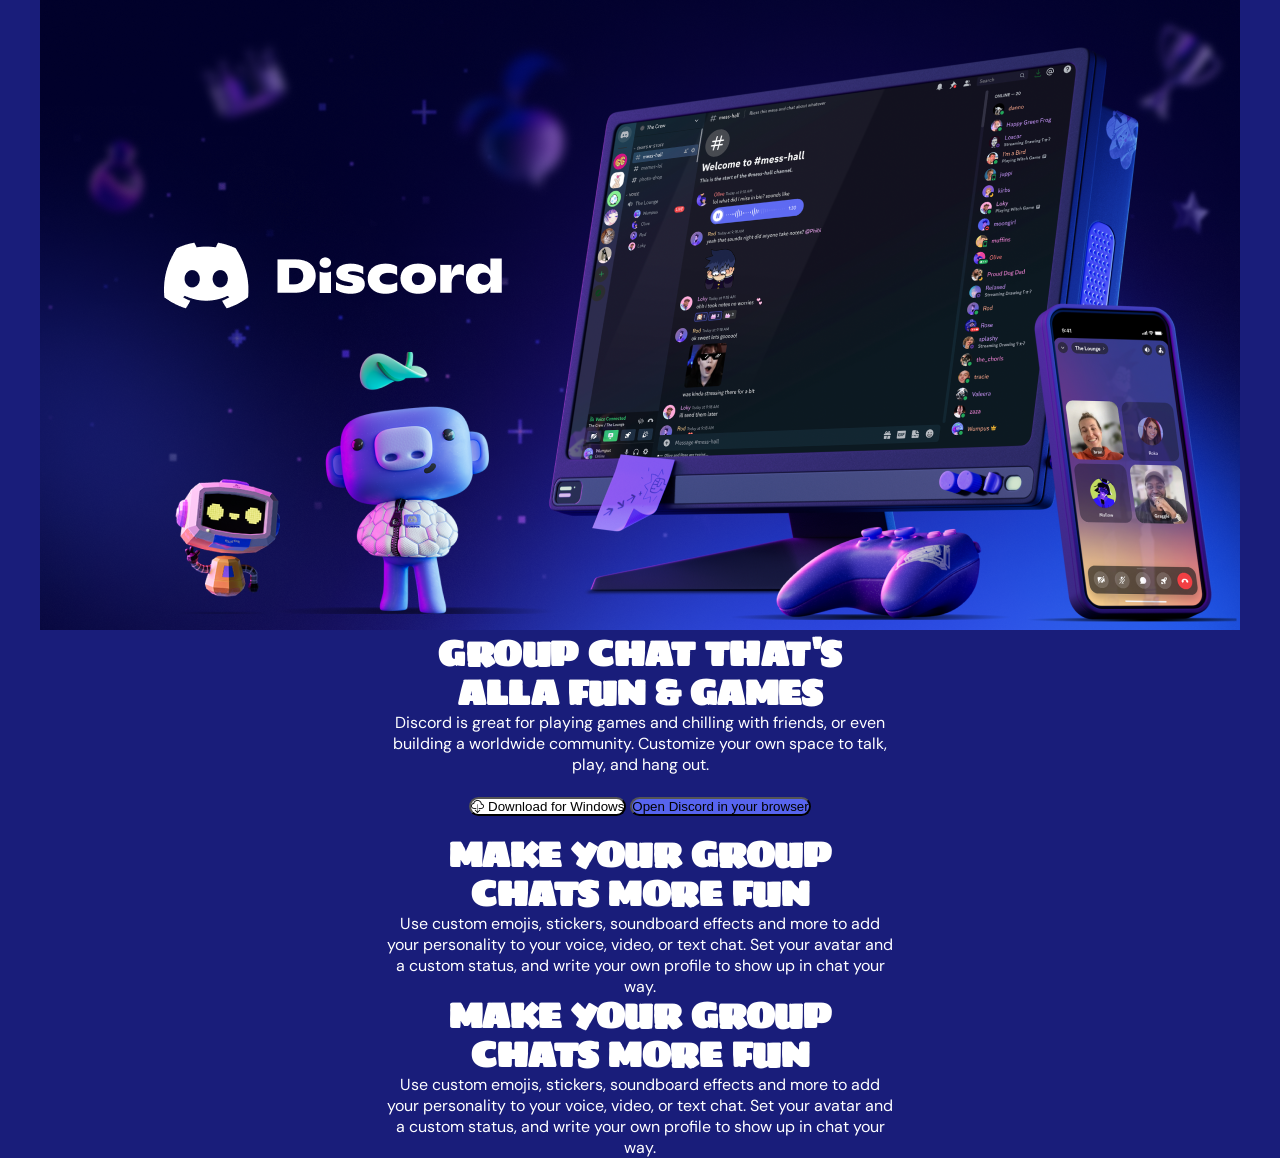
==== index.html @ 29eb8b97 "add box and style" ====
<!DOCTYPE html>
<html lang="en">
<head>
    <meta charset="UTF-8">
    <meta name="viewport" content="width=device-width, initial-scale=1.0">
    <meta name="description" content="Questa è una pagina che riprende lo stile della landpage di Discord">
    <meta name="keywords" content="Discord, landpage, stile, design">
    <meta name="author" content="Marco Manvati (MarcusOrion)">
    <link rel="stylesheet" href="css/style.css">
    <!-- Bootstrap Fonts -->
     <link rel="preconnect" href="https://fonts.googleapis.com">
    <link rel="preconnect" href="https://fonts.gstatic.com" crossorigin>
    <link href="https://fonts.googleapis.com/css2?family=DM+Sans:ital,opsz,wght@0,9..40,100..1000;1,9..40,100..1000&family=Sigmar&display=swap" rel="stylesheet">
     <link rel="preconnect" href="https://fonts.googleapis.com">
    <link rel="preconnect" href="https://fonts.gstatic.com" crossorigin>
    <link href="https://fonts.googleapis.com/css2?family=DM+Sans:ital,opsz,wght@0,9..40,100..1000;1,9..40,100..1000&display=swap" rel="stylesheet">
    <!-- Bootstrap Icons -->
    <link rel="stylesheet" href="https://cdn.jsdelivr.net/npm/bootstrap-icons@1.13.1/font/bootstrap-icons.min.css">
    <title>Discord Landpage</title>
</head>
<body>
    <header>
        <div class="banner">
            <img src="assets/banner.png" alt="Discord banner">
        </div>
    </header>
    <main>
        <div class="box">
        <h1>group chat that's alla fun & games</h1>
        <p>Discord is great for playing games and chilling with friends, or even building a worldwide community. Customize your own space to talk, play, and hang out.</p>
        <div class="btn-container">
            <button class="download-btn">
                <i class="bi bi-cloud-download"></i>
                Download for Windows</button>
            <button class="discord-btn">Open Discord in your browser</button>
        </div>
        <section>
            <h1>make your group chats more fun</h1>
             <p>Use custom emojis, stickers, soundboard effects and more to add your personality to your voice, video, or text chat. Set your avatar and a custom status, and write your own profile to show up in chat your way.</p>
        </section>
        <section>
            <h1>make your group chats more fun</h1>
             <p>Use custom emojis, stickers, soundboard effects and more to add your personality to your voice, video, or text chat. Set your avatar and a custom status, and write your own profile to show up in chat your way.</p>        
        </section>
    </div>
    </main>
</body>
</html>
---- css/style.css ----
* {
    margin: 0;
    padding: 0;
    box-sizing: border-box;
}

/* Body Styles */
body {
    background-color: rgb(25,29,122);
    font-family: 'DM Sans', sans-serif;
    color:white;
    text-align: center;
}
h1 {
    font-family: 'Sigmar', sans-serif;
    font-size:35px;
    color: white;
    font-weight: 700;
    line-height: 1.1;
    letter-spacing: 0.5px;
    text-transform: uppercase;
}
/* Banner Style */
.banner {
    max-width: 100%;
    height: auto;
}
/*Style Button*/
.btn-container {
    display: block;
    width: 80%;
    margin: 20px auto;
}
.download-btn {
    background-color: white;
    border-radius: 10px;
}
.discord-btn {
    background-color: rgb(87, 100, 238);
    border-radius: 10px;
}
.box {
    width: 90%;
    max-width: 512px;
    margin: 0 auto;
}
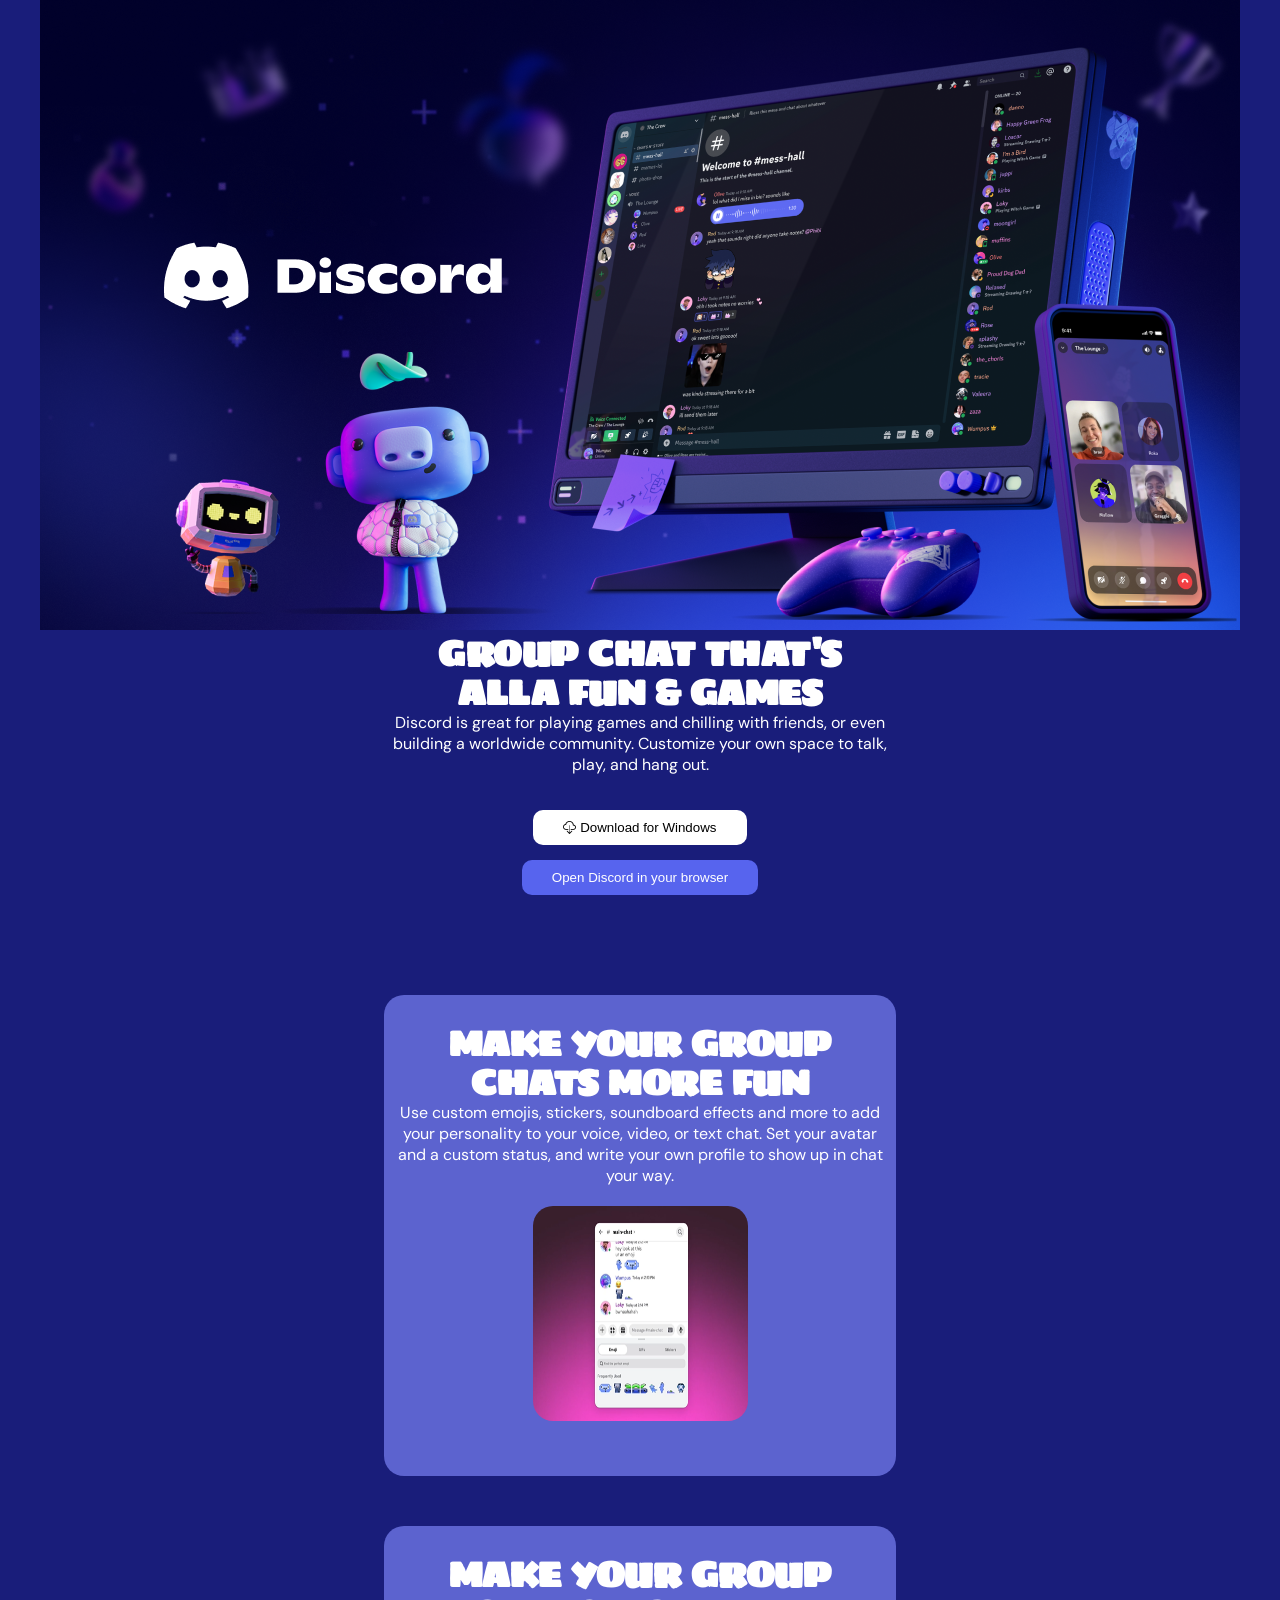
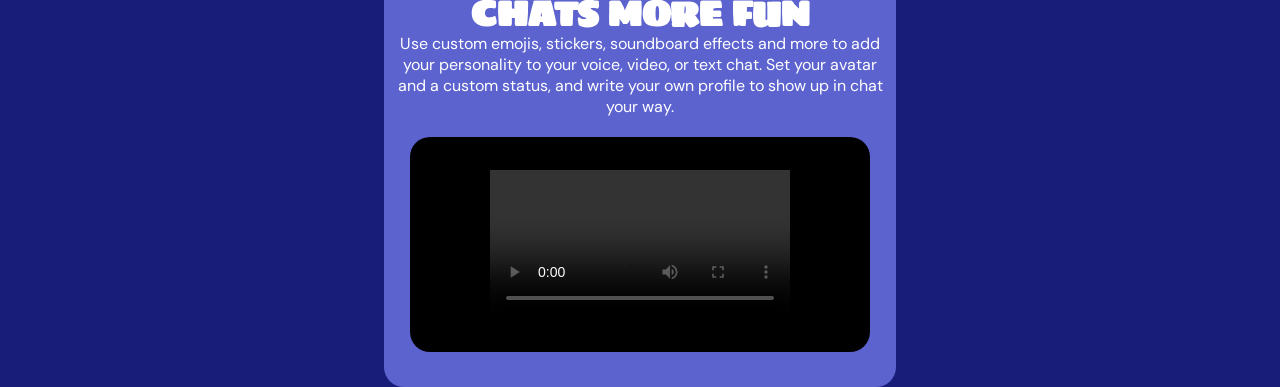
==== commit da27dd67: "add card style, size and images & video" ====
--- a/index.html
+++ b/index.html
@@ -34,13 +34,17 @@
                 Download for Windows</button>
             <button class="discord-btn">Open Discord in your browser</button>
         </div>
-        <section>
+        <!-- First Box -->
+        <section class="first-box">
             <h1>make your group chats more fun</h1>
              <p>Use custom emojis, stickers, soundboard effects and more to add your personality to your voice, video, or text chat. Set your avatar and a custom status, and write your own profile to show up in chat your way.</p>
-        </section>
-        <section>
+            <img class="chat-image" src="../assets/discord_demo.png" alt="Immagine di una chat Discord">
+            </section>
+        <!-- Second Box -->
+        <section class="second-box">
             <h1>make your group chats more fun</h1>
              <p>Use custom emojis, stickers, soundboard effects and more to add your personality to your voice, video, or text chat. Set your avatar and a custom status, and write your own profile to show up in chat your way.</p>        
+            <iframe width="460" height="215" src="../assets/video/streamer.mp4" title="Discord streamer playing" frameborder="0" allow="gyroscope; autoplay; clipboard-write; encrypted-media; gyroscope; picture-in-picture; web-share"></iframe>    
         </section>
     </div>
     </main>
--- a/css/style.css
+++ b/css/style.css
@@ -34,13 +34,52 @@
 .download-btn {
     background-color: white;
     border-radius: 10px;
+    padding: 10px 30px;
+    margin: 15px;
+    border: none;
+    color: black;
+    text-align: center;
+    cursor: pointer;
 }
 .discord-btn {
     background-color: rgb(87, 100, 238);
     border-radius: 10px;
+    padding: 10px 30px;
+    margin-bottom: 50px;
+    border: none;
+    color: white;
+    text-align: center;
+    cursor: pointer;
 }
 .box {
     width: 90%;
     max-width: 512px;
     margin: 0 auto;
+}
+iframe {
+    border-radius: 20px;
+    margin-top: 20px;
+}
+.chat-image {
+    width: 215px;
+    height: 215px;
+    border-radius: 20px;
+    margin-top: 20px;
+    margin-bottom: 20px;
+}
+/*First Box*/
+.first-box {
+    background-color: #5C63CF;
+    border-radius: 20px;
+    padding: 30px 10px;
+    margin-top: 50px;
+    margin-bottom: 50px;
+
+}
+/*Second Box*/
+.second-box {
+    background-color: #5C63CF;
+    border-radius: 20px;
+    padding: 30px 10px;
+    margin-top: 50px;
 }
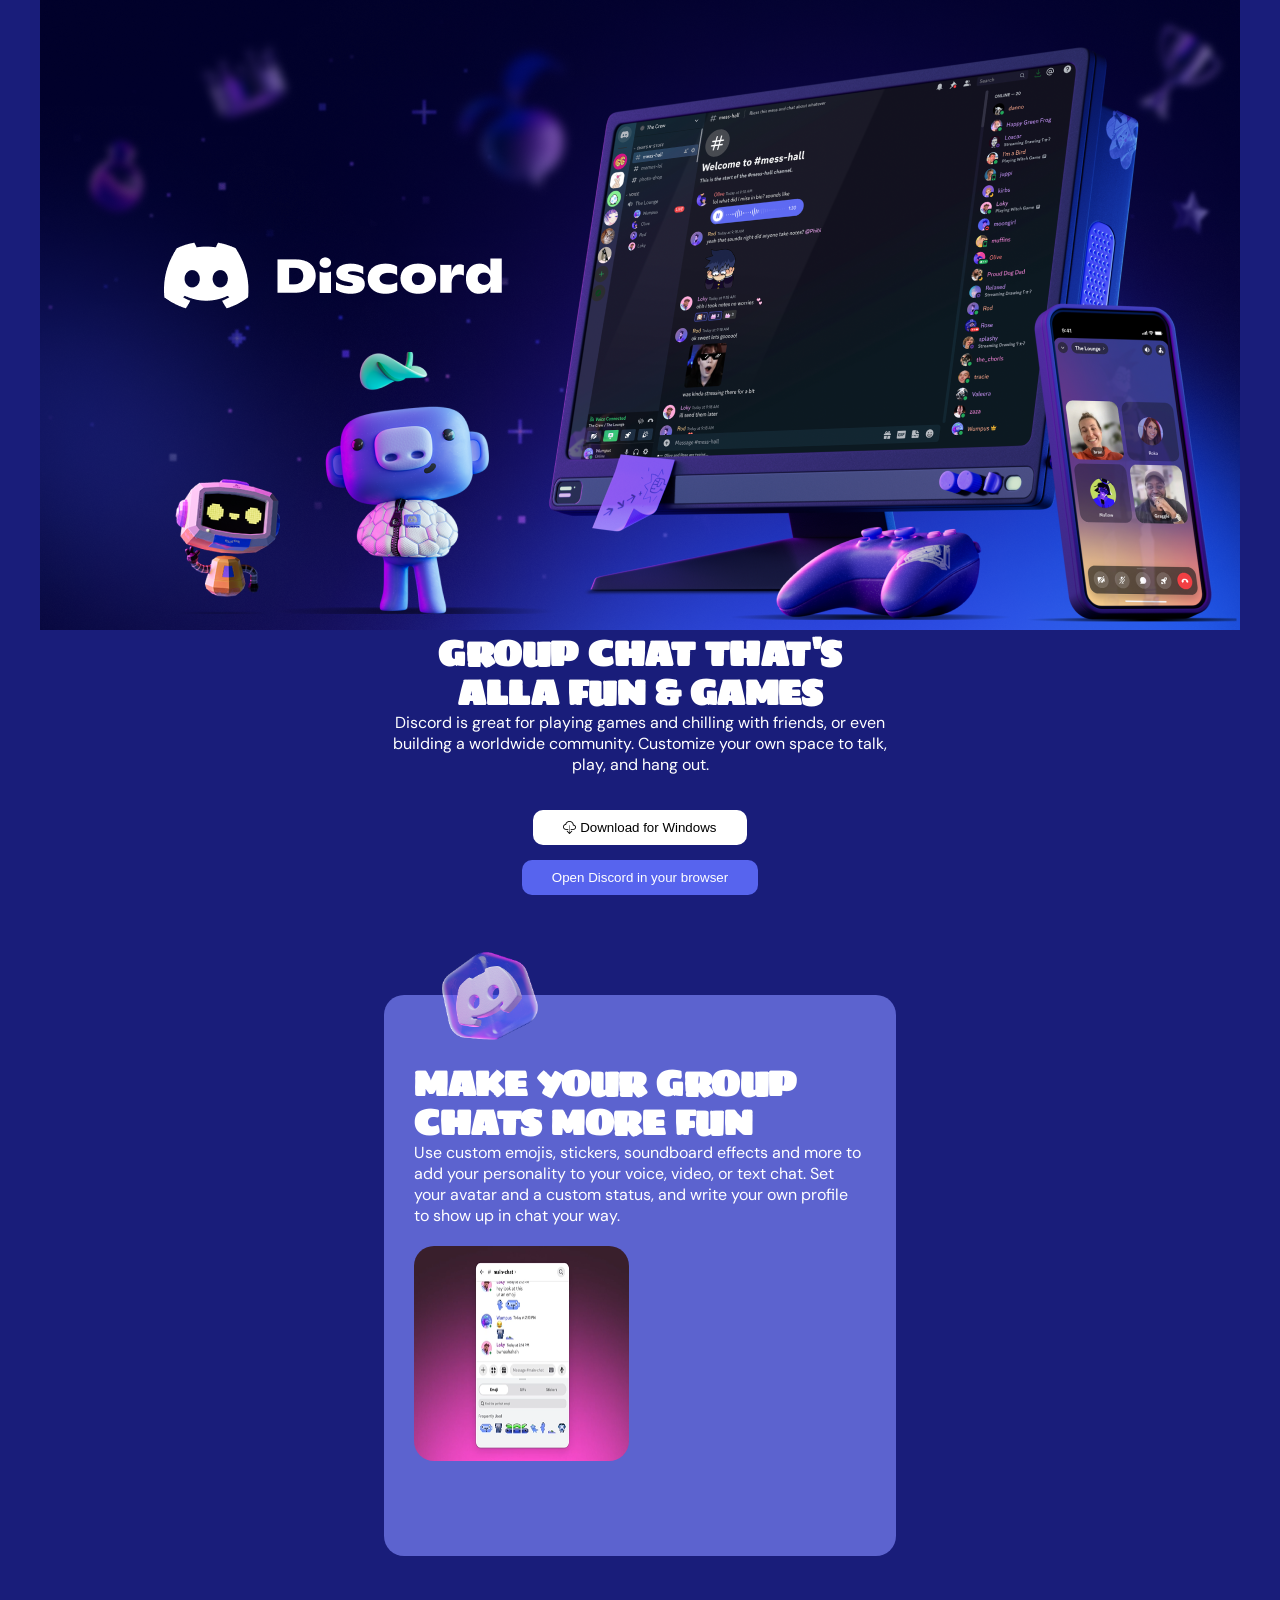
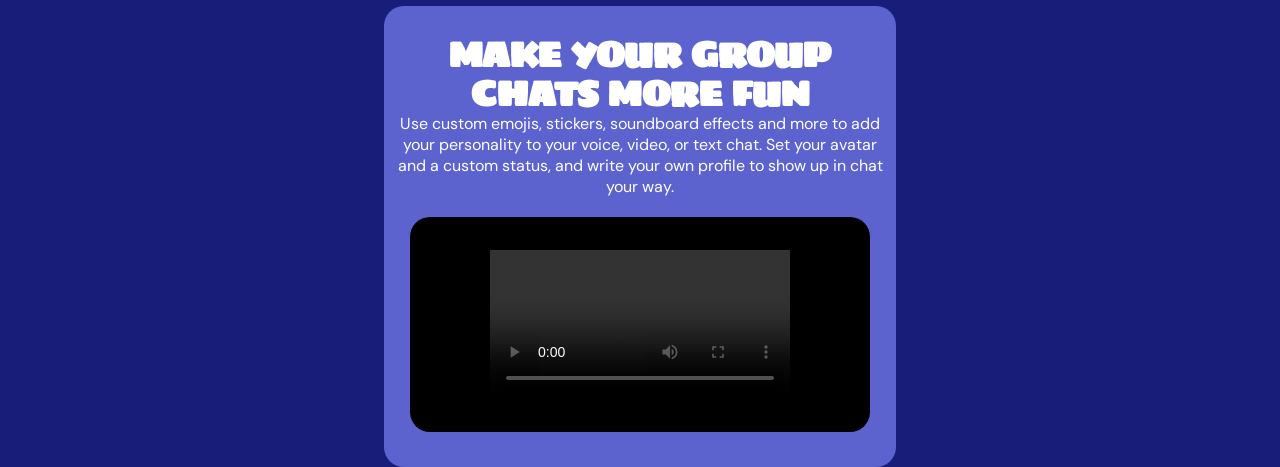
==== commit 81694b2f: "add first card image" ====
--- a/index.html
+++ b/index.html
@@ -36,6 +36,9 @@
         </div>
         <!-- First Box -->
         <section class="first-box">
+            <div class="first-box-image">
+                <img src="../assets/discord_cube.png" alt="Immagine di un cubo con il logo di Discord">
+            </div>
             <h1>make your group chats more fun</h1>
              <p>Use custom emojis, stickers, soundboard effects and more to add your personality to your voice, video, or text chat. Set your avatar and a custom status, and write your own profile to show up in chat your way.</p>
             <img class="chat-image" src="../assets/discord_demo.png" alt="Immagine di una chat Discord">
--- a/css/style.css
+++ b/css/style.css
@@ -69,12 +69,22 @@
 }
 /*First Box*/
 .first-box {
+    text-align: left;
+    position: relative;
     background-color: #5C63CF;
     border-radius: 20px;
-    padding: 30px 10px;
+    padding: 70px 30px;
     margin-top: 50px;
     margin-bottom: 50px;
 
+}
+/*Image in the first box*/
+.first-box-image img {
+    position: absolute;
+    top: -65px;
+    left: 40px;
+    height: 130px;
+    width: 130px;
 }
 /*Second Box*/
 .second-box {
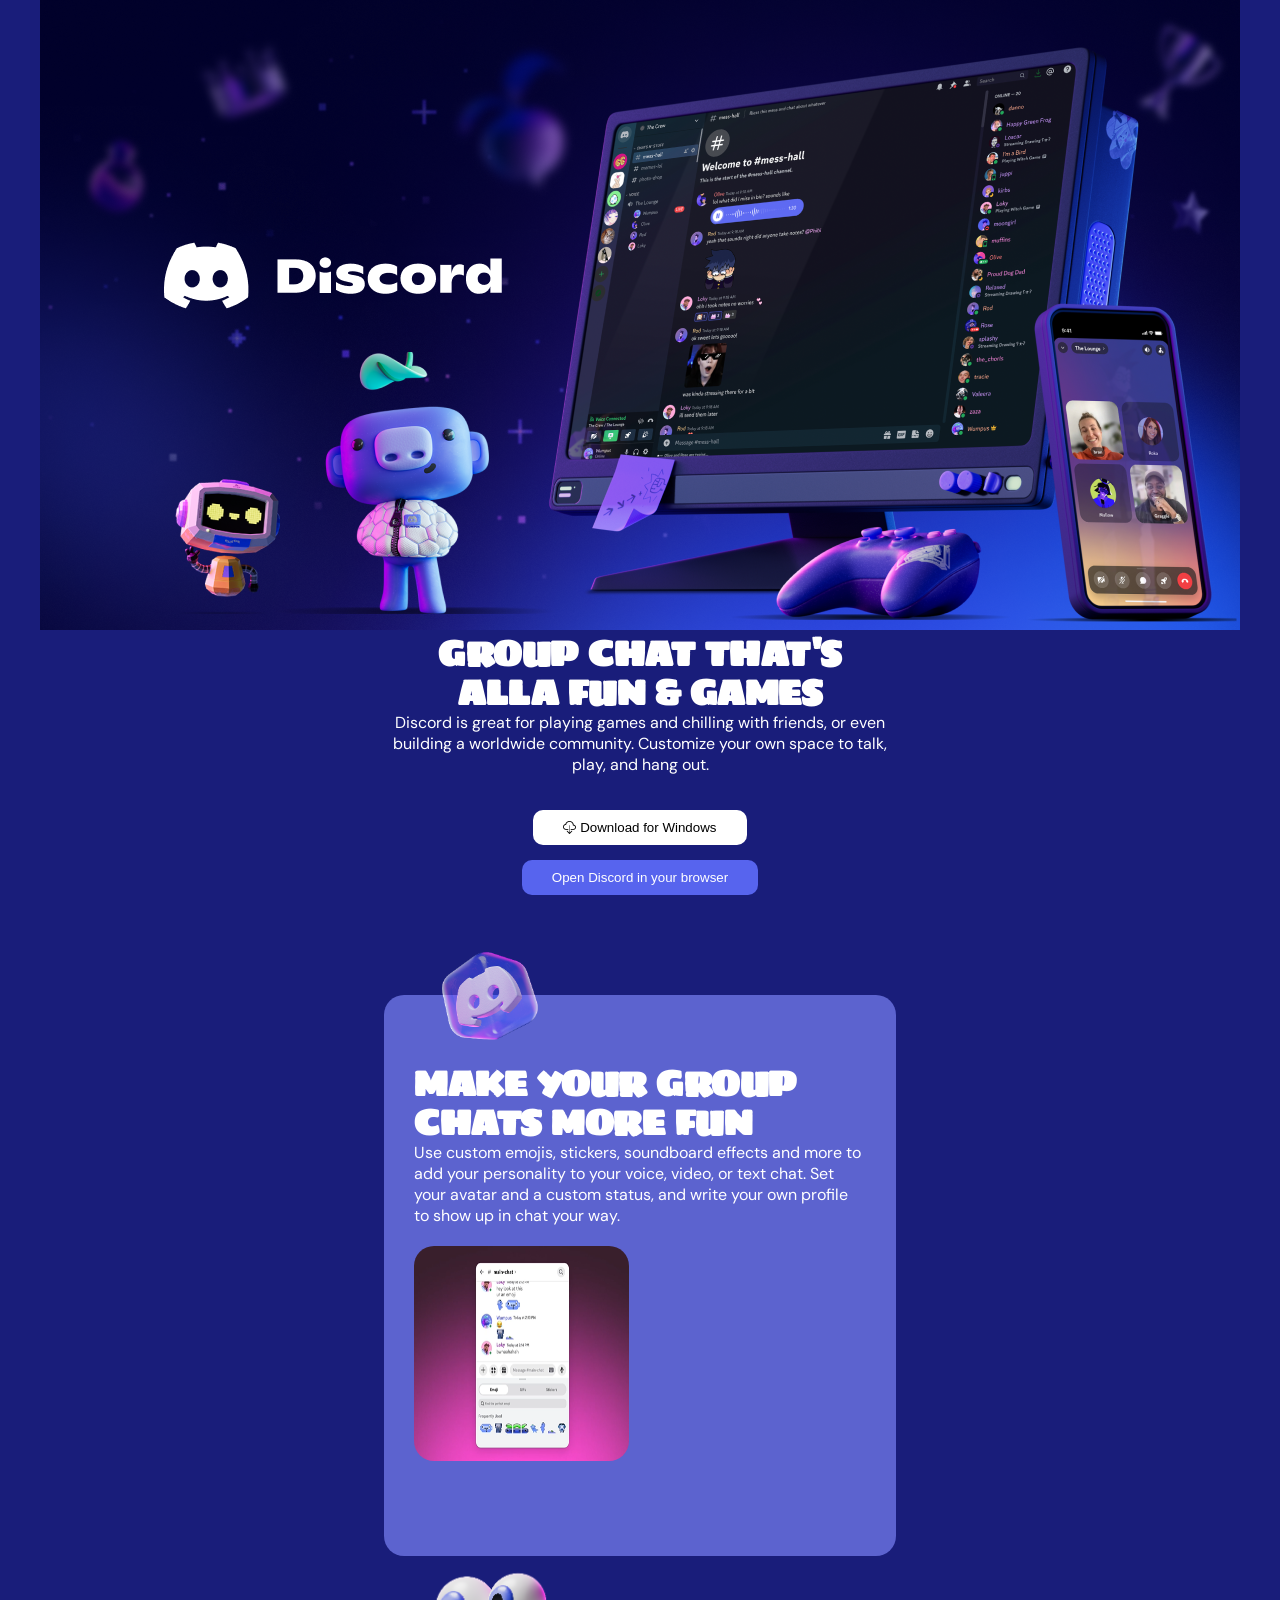
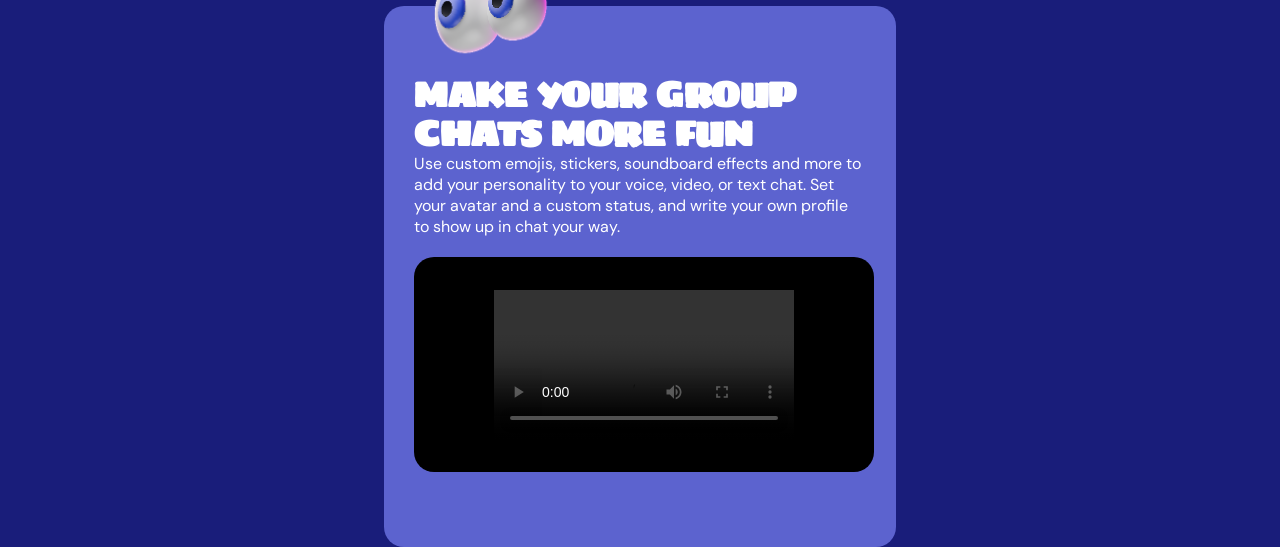
==== commit 399b9846: "add second card image" ====
--- a/index.html
+++ b/index.html
@@ -45,6 +45,9 @@
             </section>
         <!-- Second Box -->
         <section class="second-box">
+            <div class="second-box-image">
+                <img src="../assets/eyes.png" alt="Immagine di un cubo con il logo di Discord">
+            </div>
             <h1>make your group chats more fun</h1>
              <p>Use custom emojis, stickers, soundboard effects and more to add your personality to your voice, video, or text chat. Set your avatar and a custom status, and write your own profile to show up in chat your way.</p>        
             <iframe width="460" height="215" src="../assets/video/streamer.mp4" title="Discord streamer playing" frameborder="0" allow="gyroscope; autoplay; clipboard-write; encrypted-media; gyroscope; picture-in-picture; web-share"></iframe>    
--- a/css/style.css
+++ b/css/style.css
@@ -88,8 +88,18 @@
 }
 /*Second Box*/
 .second-box {
+    text-align: left;
+    position: relative;
     background-color: #5C63CF;
     border-radius: 20px;
-    padding: 30px 10px;
+    padding: 70px 30px;
     margin-top: 50px;
+}
+/*Image in the second box*/
+.second-box-image img {
+    position: absolute;
+    top: -65px;
+    left: 40px;
+    height: 130px;
+    width: 130px;
 }
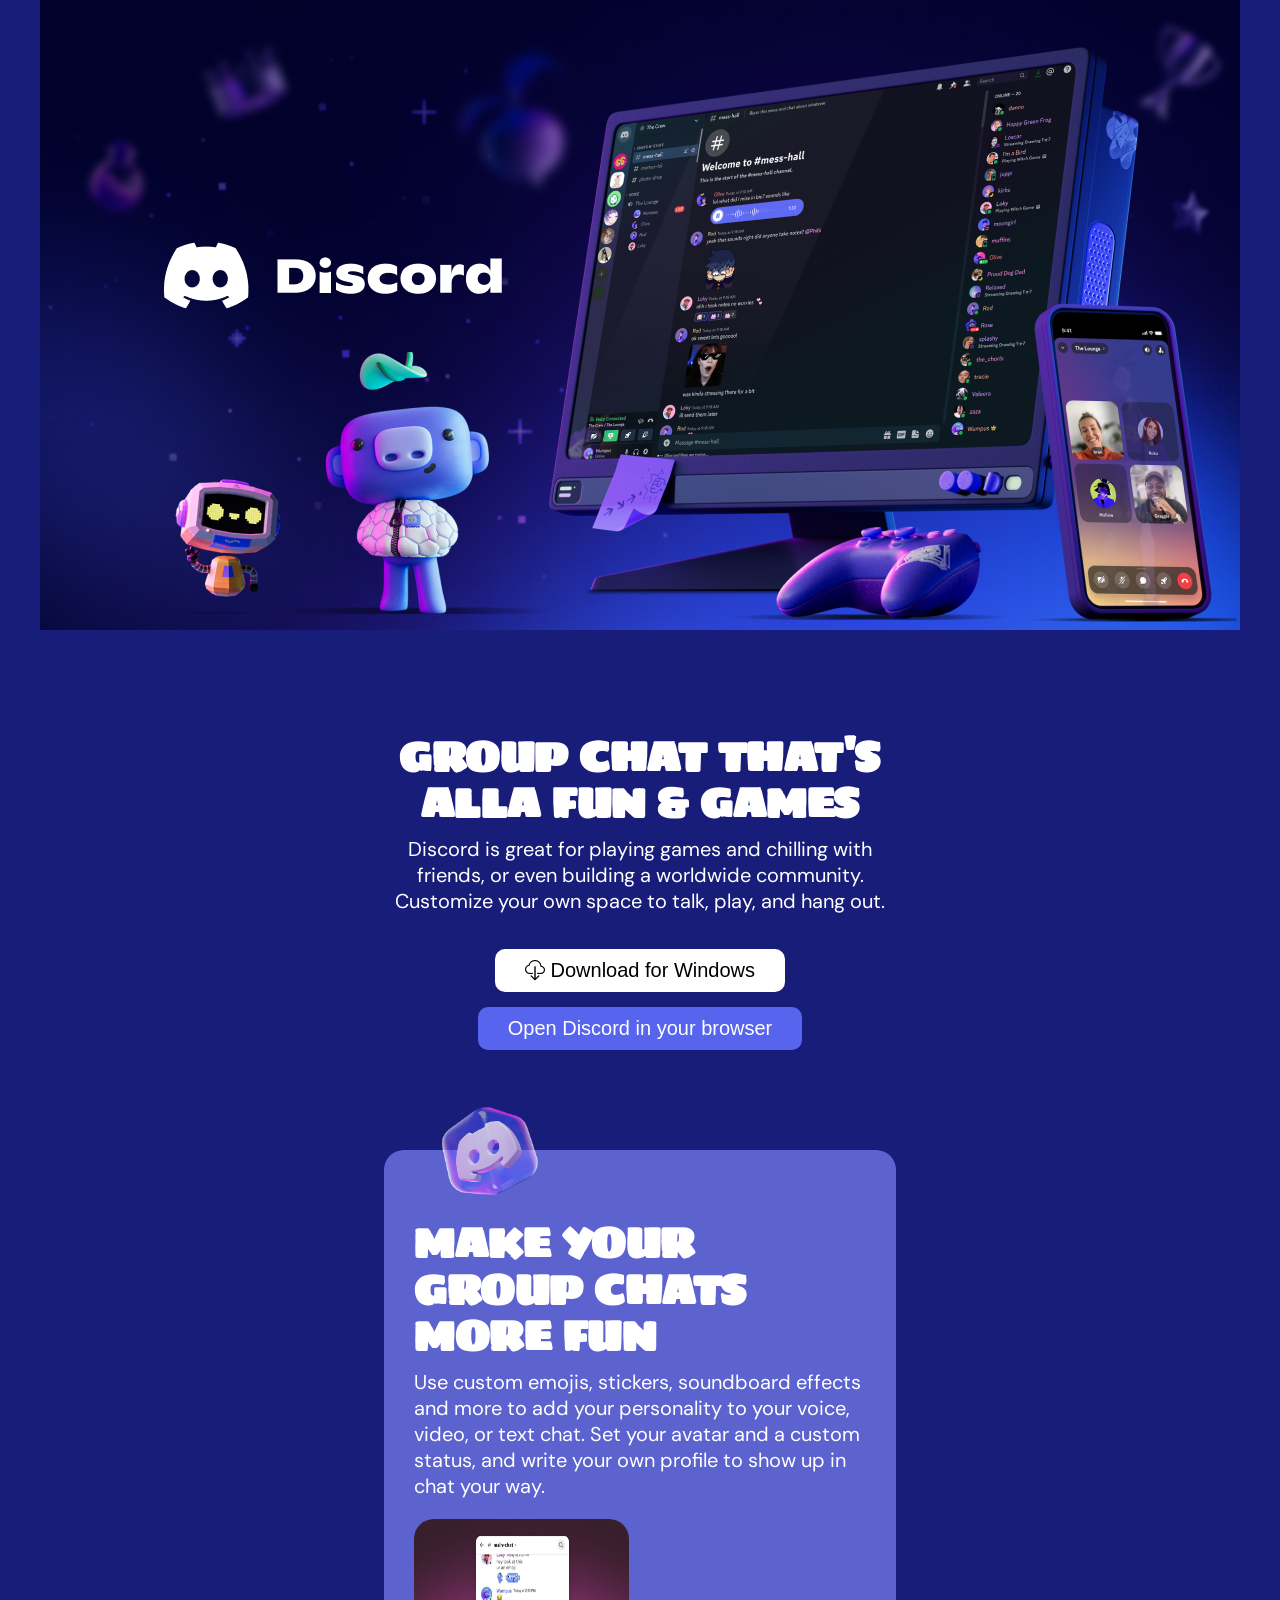
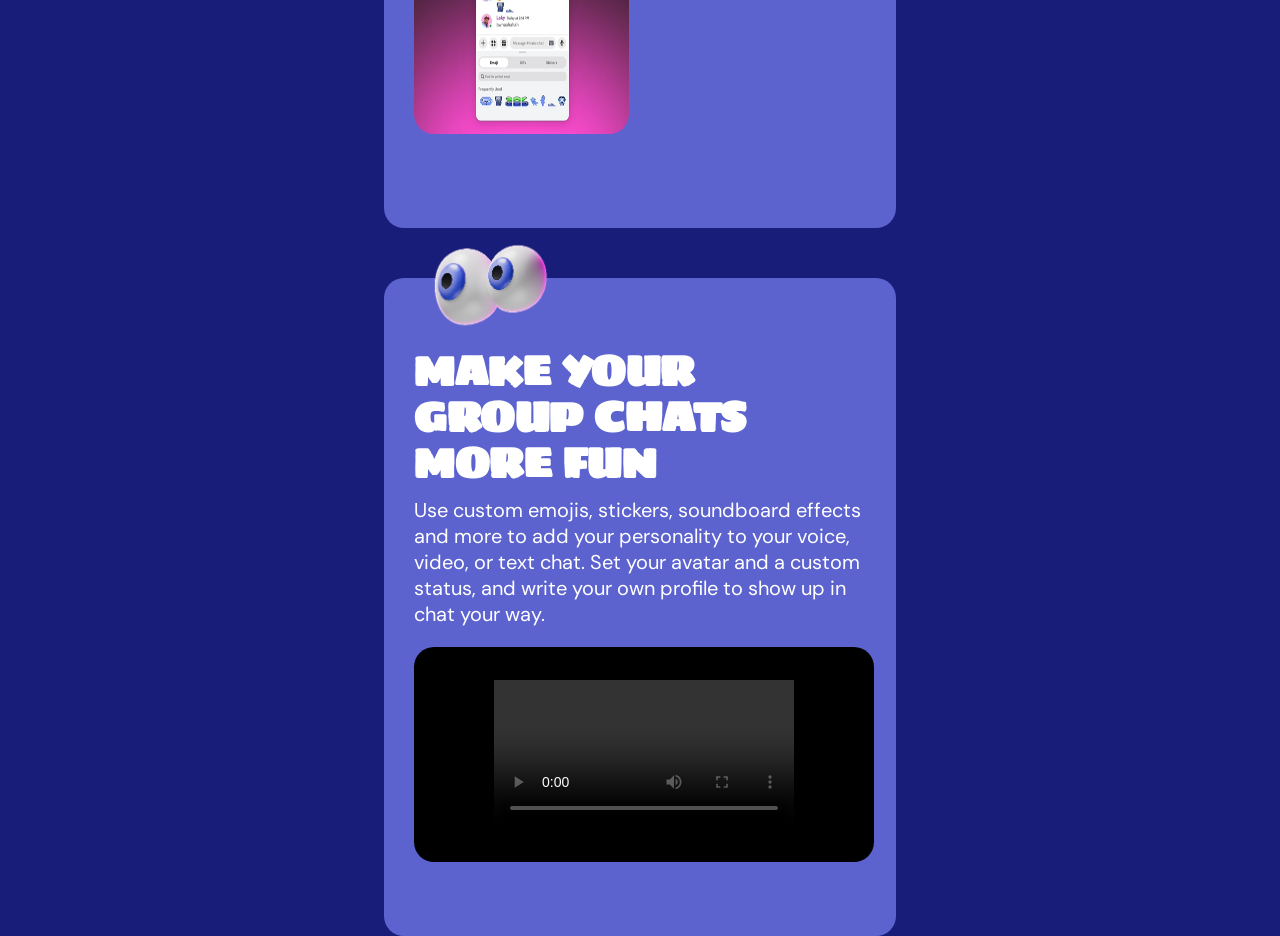
==== commit 01e61c36: "add adjustment" ====
--- a/index.html
+++ b/index.html
@@ -26,6 +26,7 @@
     </header>
     <main>
         <div class="box">
+            <section class="button-box">
         <h1>group chat that's alla fun & games</h1>
         <p>Discord is great for playing games and chilling with friends, or even building a worldwide community. Customize your own space to talk, play, and hang out.</p>
         <div class="btn-container">
@@ -34,6 +35,7 @@
                 Download for Windows</button>
             <button class="discord-btn">Open Discord in your browser</button>
         </div>
+        </section>
         <!-- First Box -->
         <section class="first-box">
             <div class="first-box-image">
--- a/css/style.css
+++ b/css/style.css
@@ -4,26 +4,36 @@
     box-sizing: border-box;
 }
 
-/* Body Styles */
+/* Body and Text Styles */
 body {
     background-color: rgb(25,29,122);
-    font-family: 'DM Sans', sans-serif;
     color:white;
     text-align: center;
 }
 h1 {
     font-family: 'Sigmar', sans-serif;
-    font-size:35px;
+    font-size:42px;
     color: white;
     font-weight: 700;
     line-height: 1.1;
     letter-spacing: 0.5px;
     text-transform: uppercase;
 }
+p {
+    font-family: 'DM Sans', sans-serif;
+    font-size: 20px;
+    color: white;
+    margin-top: 10px;
+}
 /* Banner Style */
 .banner {
     max-width: 100%;
     height: auto;
+}
+/*Button Section Box Container*/
+.button-box {
+    margin-top: 100px;
+    text-align: center;
 }
 /*Style Button*/
 .btn-container {
@@ -40,6 +50,7 @@
     color: black;
     text-align: center;
     cursor: pointer;
+    font-size: 20px;
 }
 .discord-btn {
     background-color: rgb(87, 100, 238);
@@ -50,6 +61,7 @@
     color: white;
     text-align: center;
     cursor: pointer;
+    font-size: 20px;
 }
 .box {
     width: 90%;
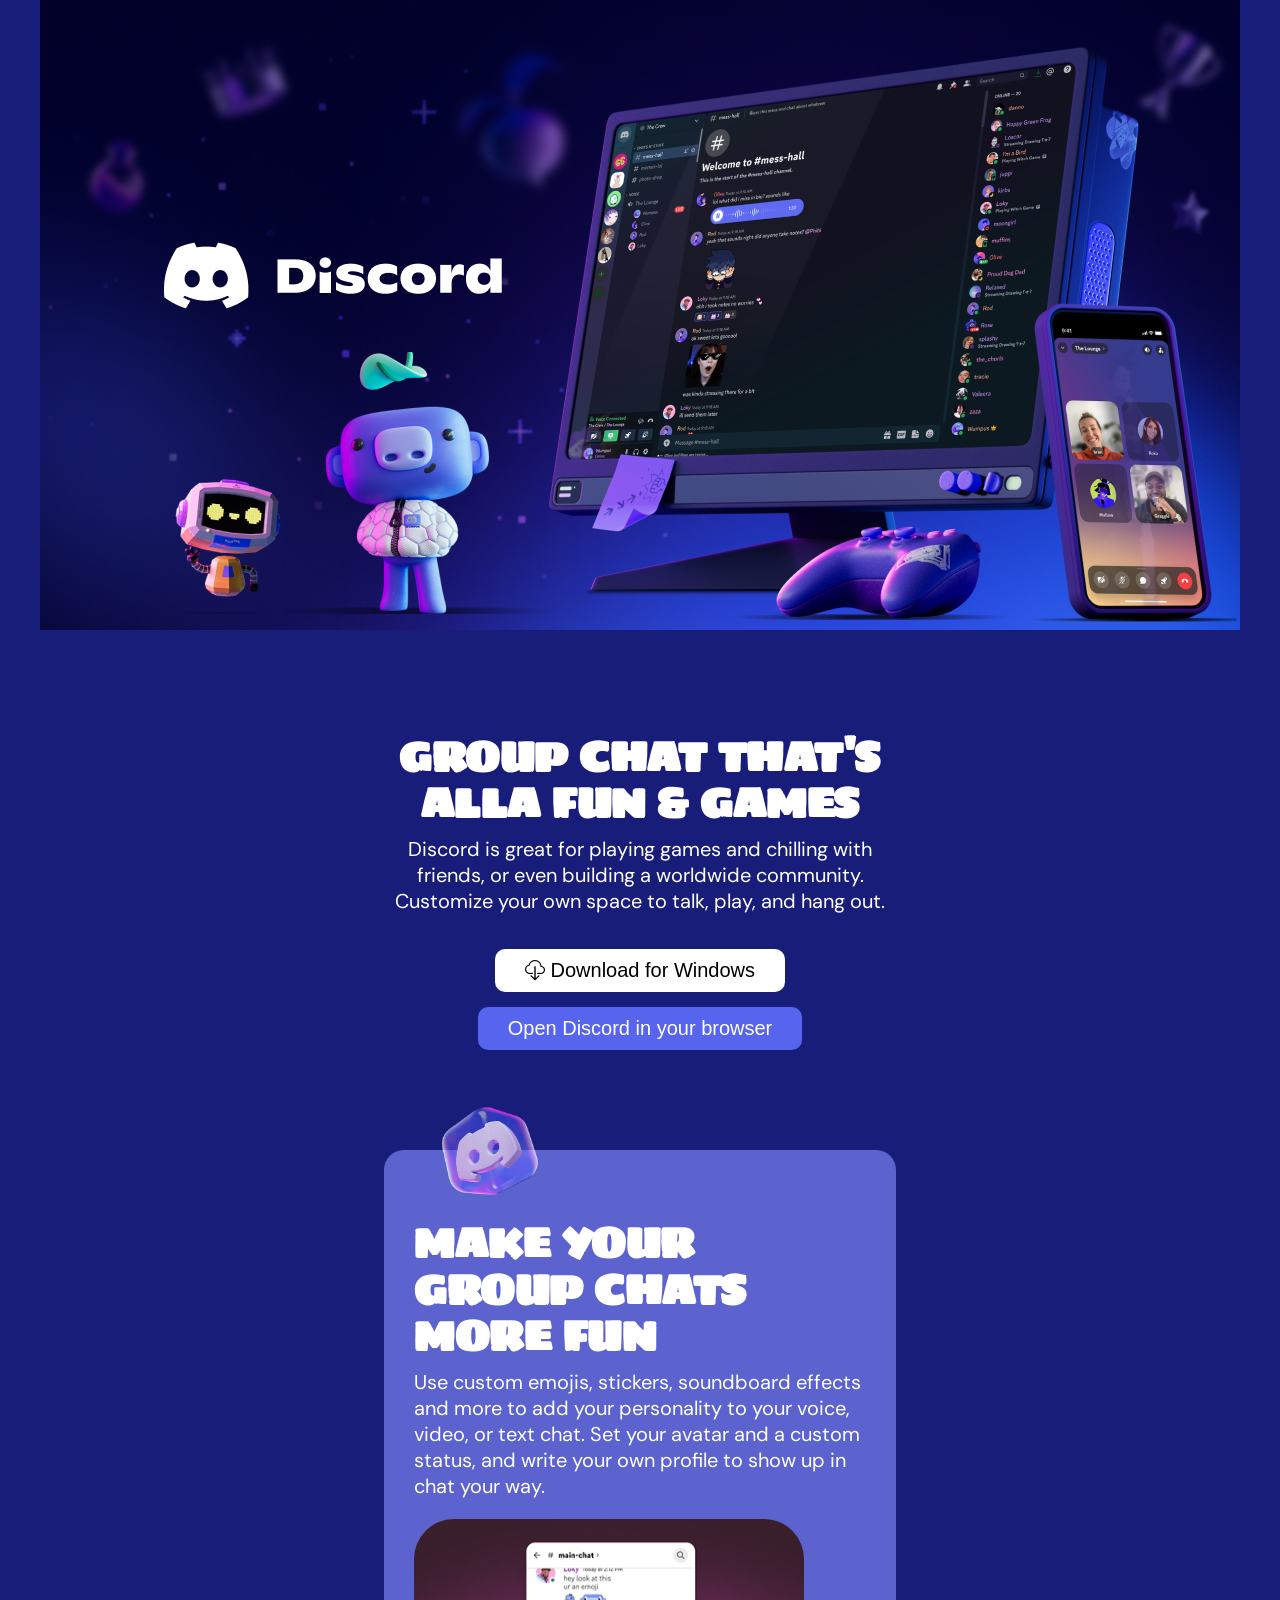
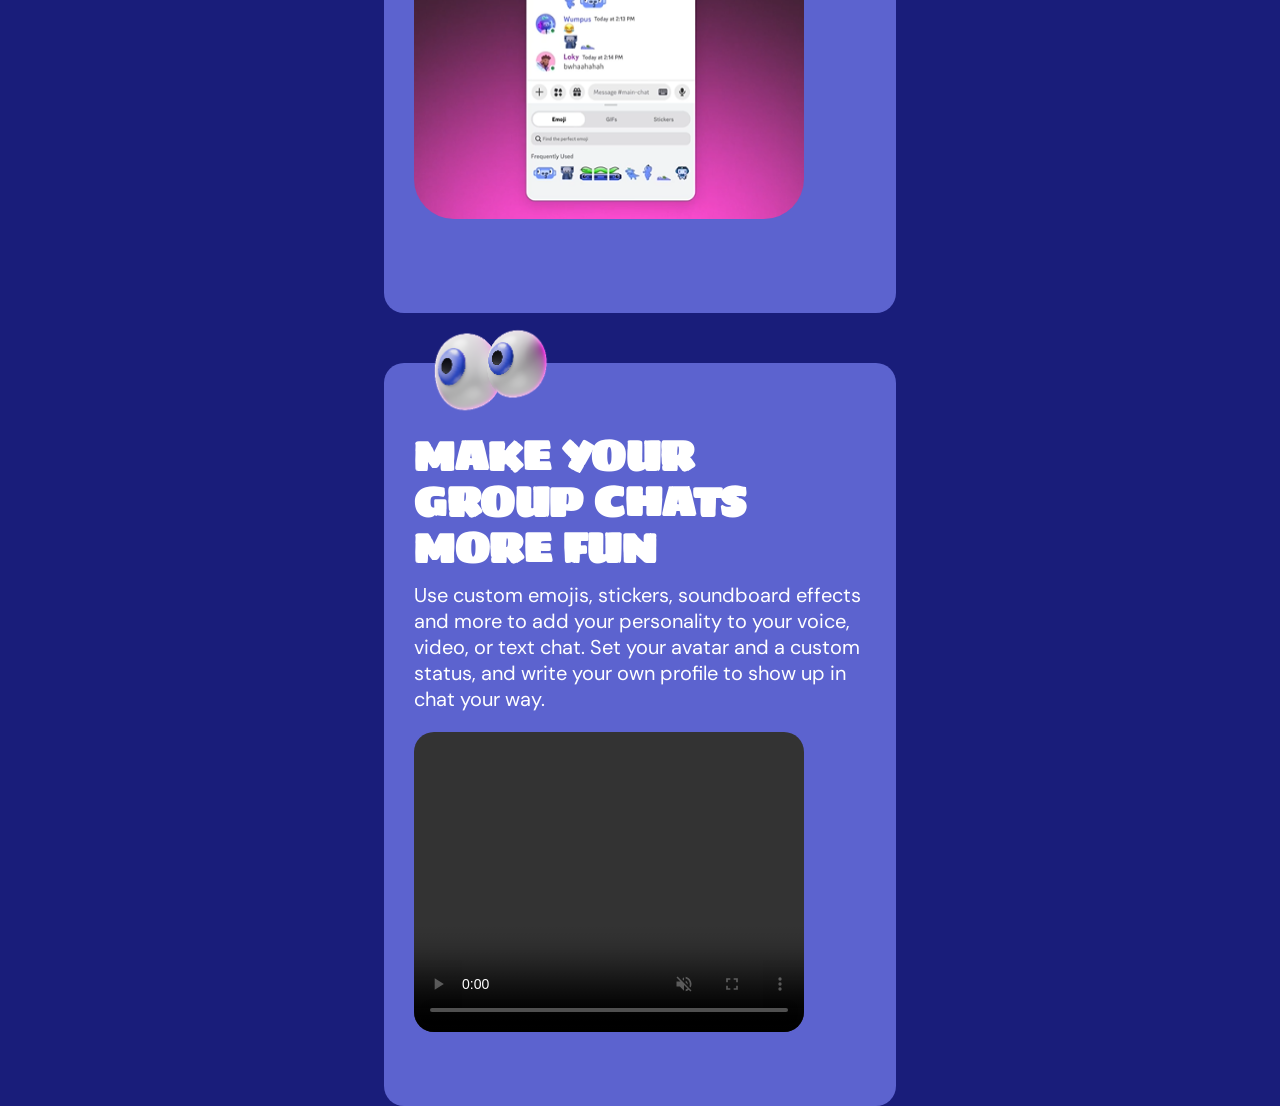
==== commit bb9f39a9: "add adjusted video" ====
--- a/index.html
+++ b/index.html
@@ -52,7 +52,9 @@
             </div>
             <h1>make your group chats more fun</h1>
              <p>Use custom emojis, stickers, soundboard effects and more to add your personality to your voice, video, or text chat. Set your avatar and a custom status, and write your own profile to show up in chat your way.</p>        
-            <iframe width="460" height="215" src="../assets/video/streamer.mp4" title="Discord streamer playing" frameborder="0" allow="gyroscope; autoplay; clipboard-write; encrypted-media; gyroscope; picture-in-picture; web-share"></iframe>    
+            <video controls autoplay muted loop playsinline width="390" height="300">
+                <source src="../assets/video/streamer.mp4" type="video/mp4">
+            </video>
         </section>
     </div>
     </main>
--- a/css/style.css
+++ b/css/style.css
@@ -68,14 +68,16 @@
     max-width: 512px;
     margin: 0 auto;
 }
-iframe {
+/*Video*/
+video {
     border-radius: 20px;
     margin-top: 20px;
 }
+/*Chat Image*/
 .chat-image {
-    width: 215px;
-    height: 215px;
-    border-radius: 20px;
+    width: 390px;
+    height: 300px;
+    border-radius: 40px;
     margin-top: 20px;
     margin-bottom: 20px;
 }
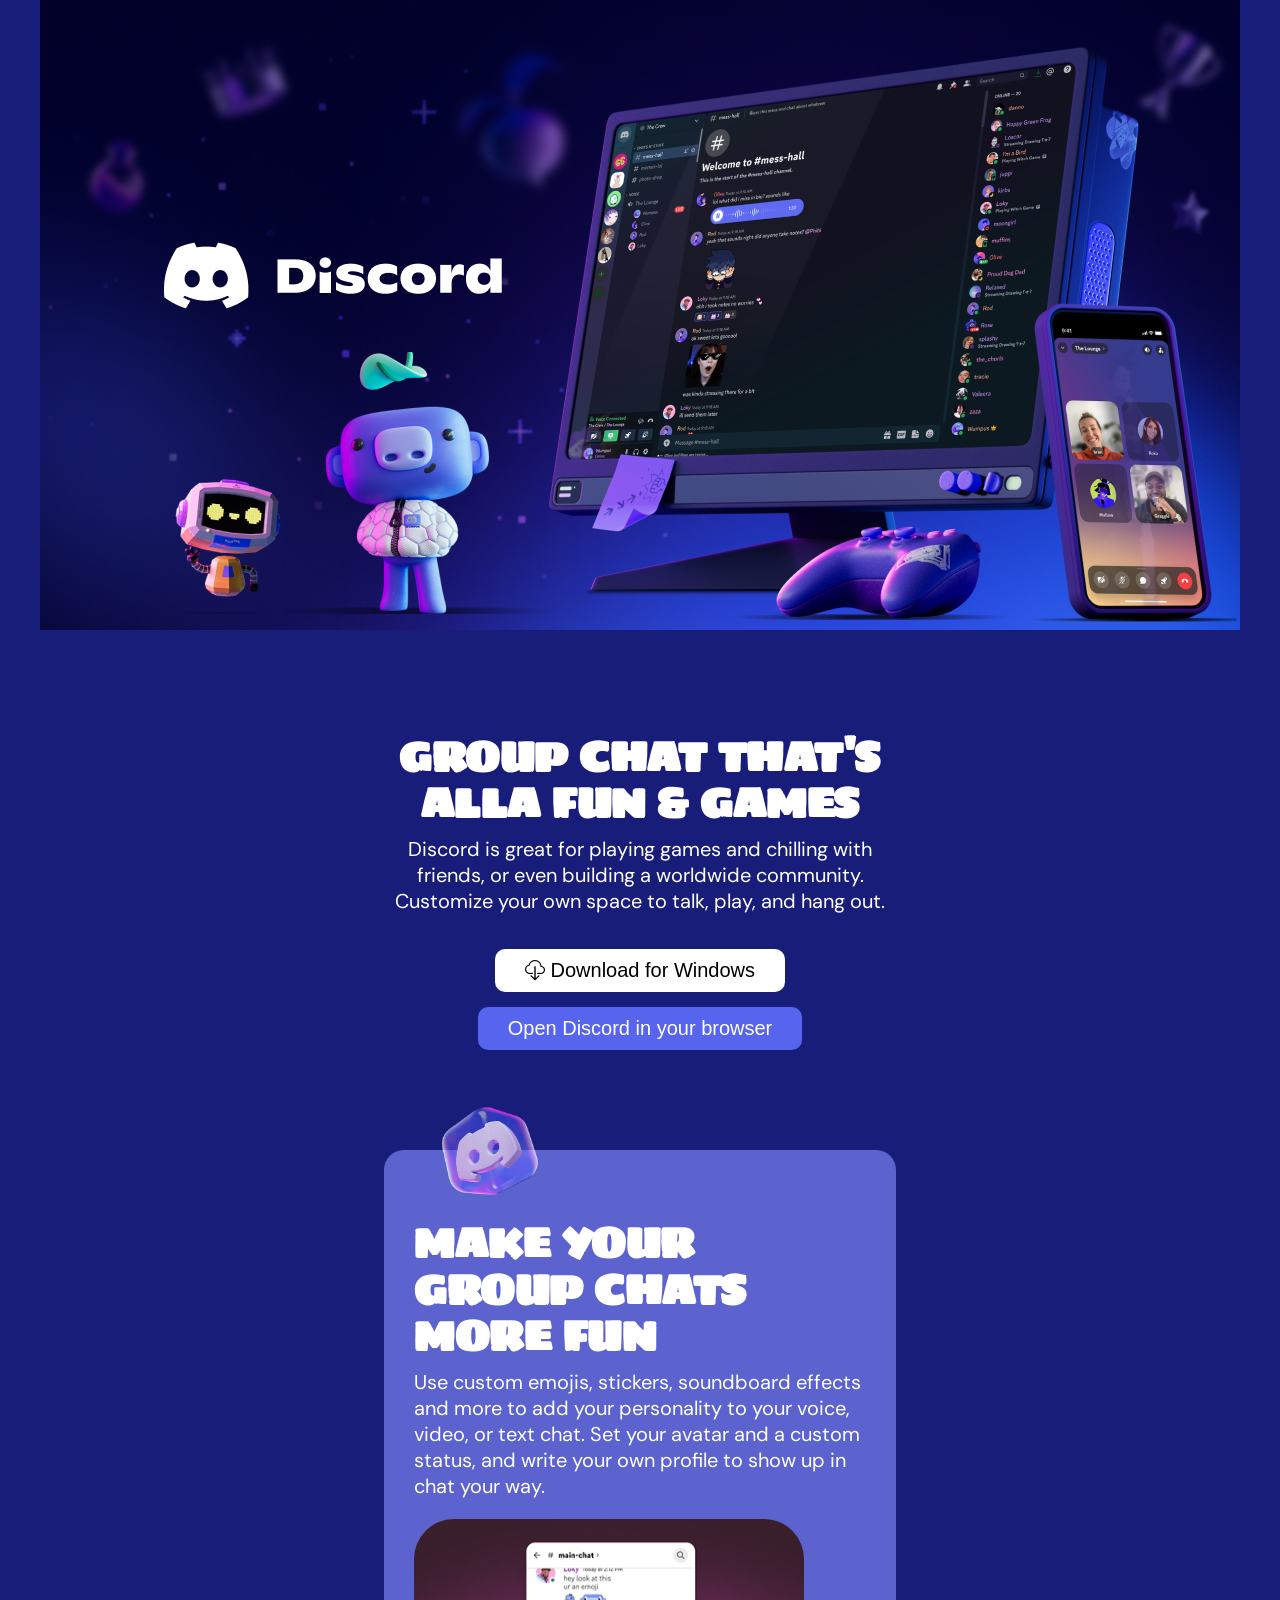
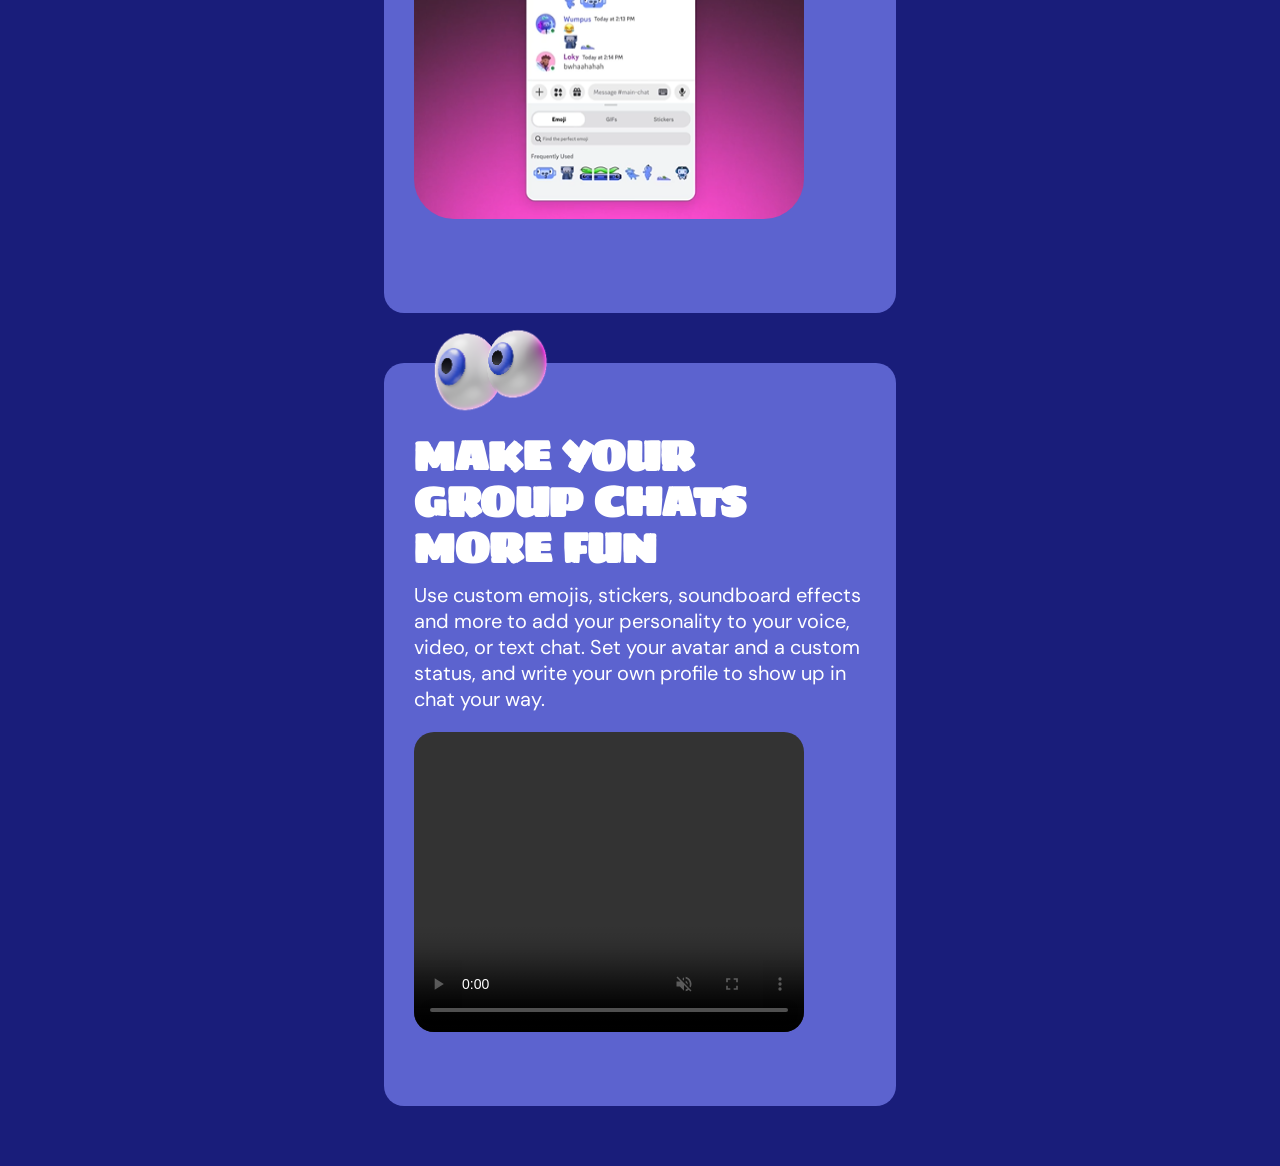
==== commit 5c29bd5a: "add comments" ====
--- a/index.html
+++ b/index.html
@@ -19,6 +19,7 @@
     <title>Discord Landpage</title>
 </head>
 <body>
+    <!-- Banner -->
     <header>
         <div class="banner">
             <img src="assets/banner.png" alt="Discord banner">
@@ -29,6 +30,7 @@
             <section class="button-box">
         <h1>group chat that's alla fun & games</h1>
         <p>Discord is great for playing games and chilling with friends, or even building a worldwide community. Customize your own space to talk, play, and hang out.</p>
+        <!-- Box dei bottoni-->
         <div class="btn-container">
             <button class="download-btn">
                 <i class="bi bi-cloud-download"></i>
--- a/css/style.css
+++ b/css/style.css
@@ -9,6 +9,7 @@
     background-color: rgb(25,29,122);
     color:white;
     text-align: center;
+    margin-bottom: 60px;
 }
 h1 {
     font-family: 'Sigmar', sans-serif;
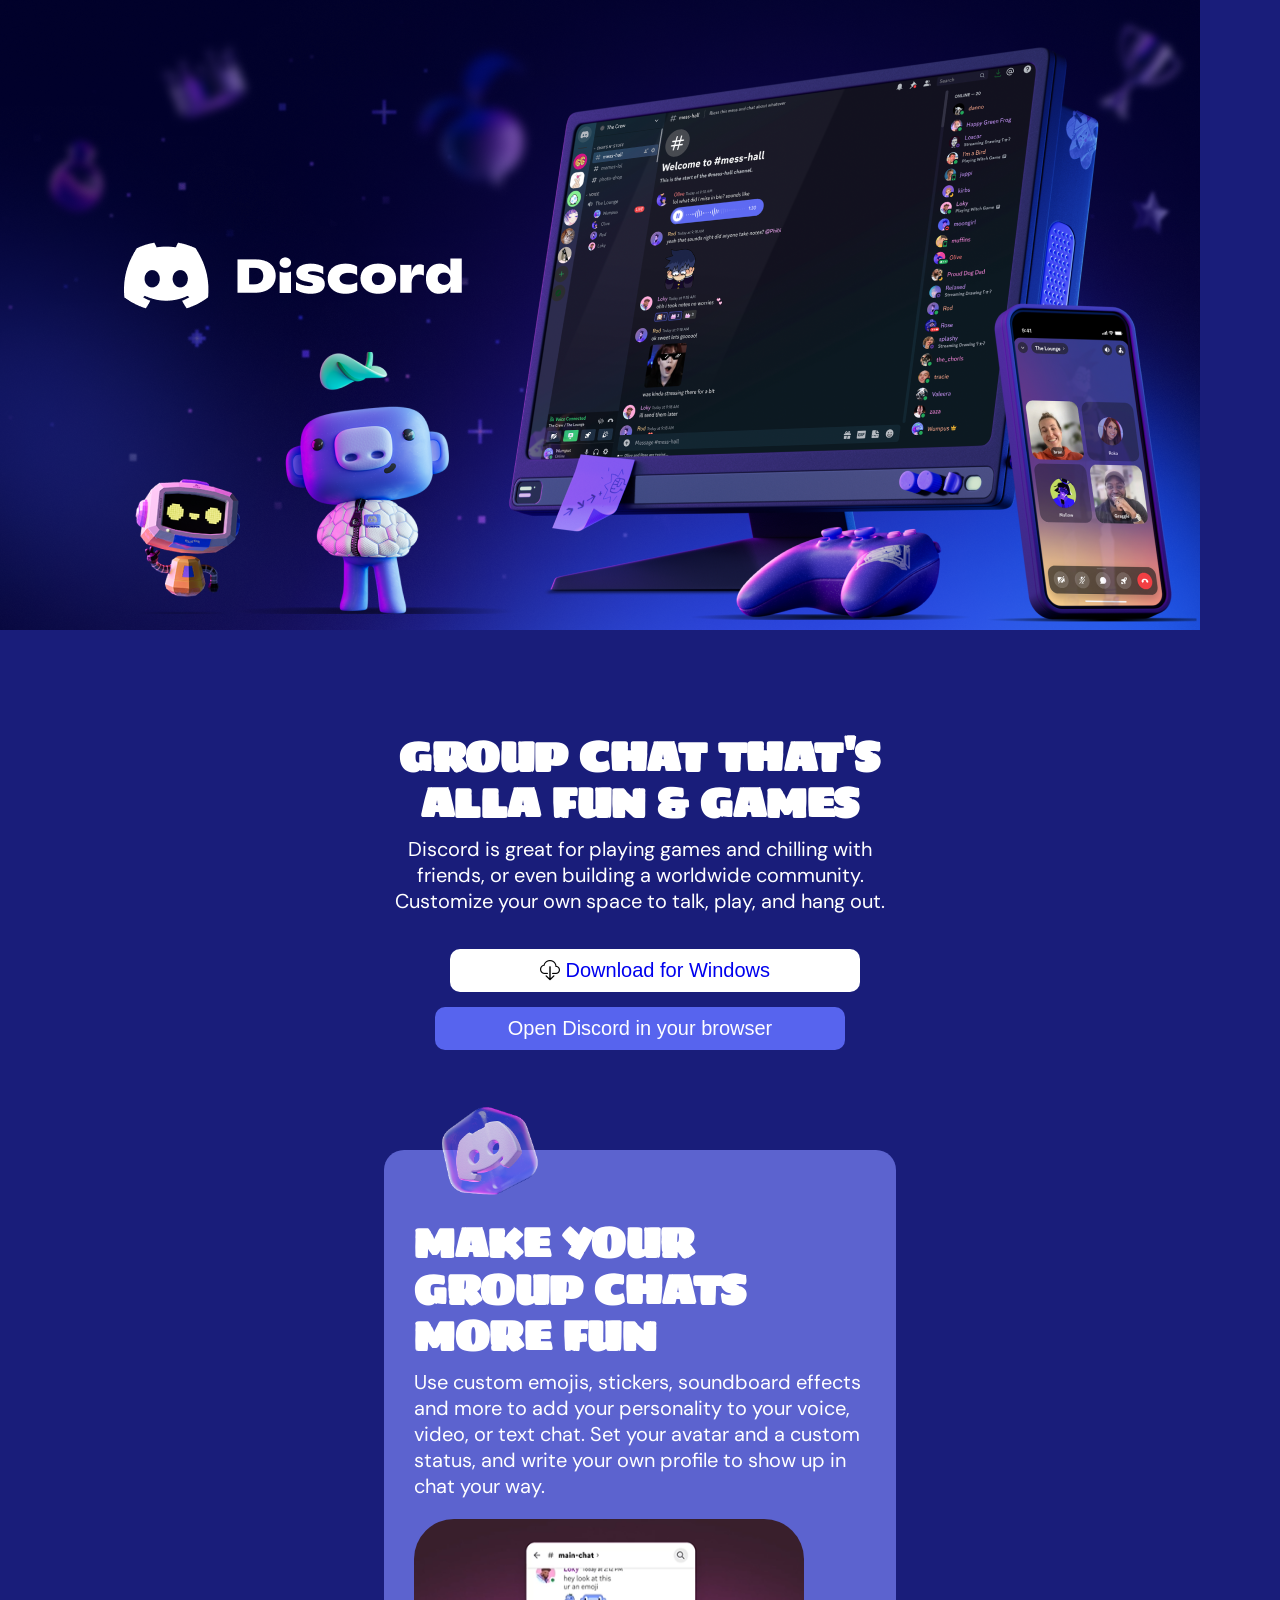
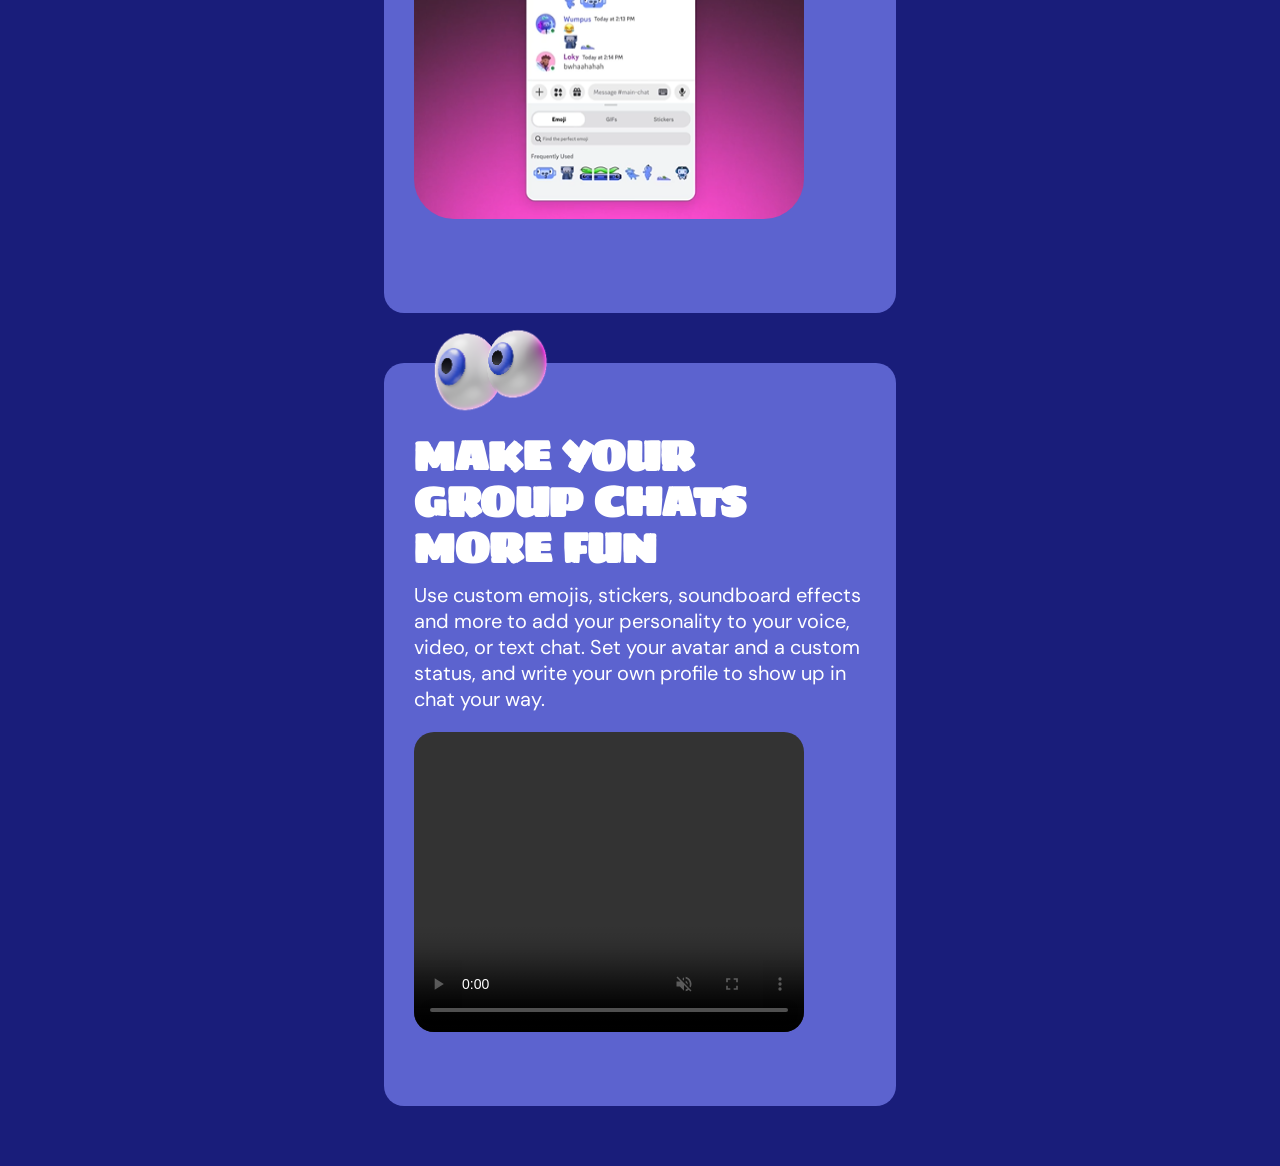
==== commit 54b6539e: "add download page" ====
--- a/index.html
+++ b/index.html
@@ -16,7 +16,7 @@
     <link href="https://fonts.googleapis.com/css2?family=DM+Sans:ital,opsz,wght@0,9..40,100..1000;1,9..40,100..1000&display=swap" rel="stylesheet">
     <!-- Bootstrap Icons -->
     <link rel="stylesheet" href="https://cdn.jsdelivr.net/npm/bootstrap-icons@1.13.1/font/bootstrap-icons.min.css">
-    <title>Discord Landpage</title>
+    <title>Discord Web App</title>
 </head>
 <body>
     <!-- Banner -->
@@ -34,7 +34,8 @@
         <div class="btn-container">
             <button class="download-btn">
                 <i class="bi bi-cloud-download"></i>
-                Download for Windows</button>
+                <a href="download_page/about.html">Download for Windows</a>
+            </button>
             <button class="discord-btn">Open Discord in your browser</button>
         </div>
         </section>
--- a/css/style.css
+++ b/css/style.css
@@ -8,7 +8,7 @@
 body {
     background-color: rgb(25,29,122);
     color:white;
-    text-align: center;
+    /*text-align: center;*/
     margin-bottom: 60px;
 }
 h1 {
@@ -27,7 +27,7 @@
     margin-top: 10px;
 }
 /* Banner Style */
-.banner {
+.banner img {
     max-width: 100%;
     height: auto;
 }
@@ -47,6 +47,7 @@
     border-radius: 10px;
     padding: 10px 30px;
     margin: 15px;
+    width: 100%;
     border: none;
     color: black;
     text-align: center;
@@ -57,6 +58,7 @@
     background-color: rgb(87, 100, 238);
     border-radius: 10px;
     padding: 10px 30px;
+    width: 100%;
     margin-bottom: 50px;
     border: none;
     color: white;
@@ -117,4 +119,8 @@
     left: 40px;
     height: 130px;
     width: 130px;
+}
+/*Modifica link esterno*/
+a {
+    text-decoration: none;
 }
